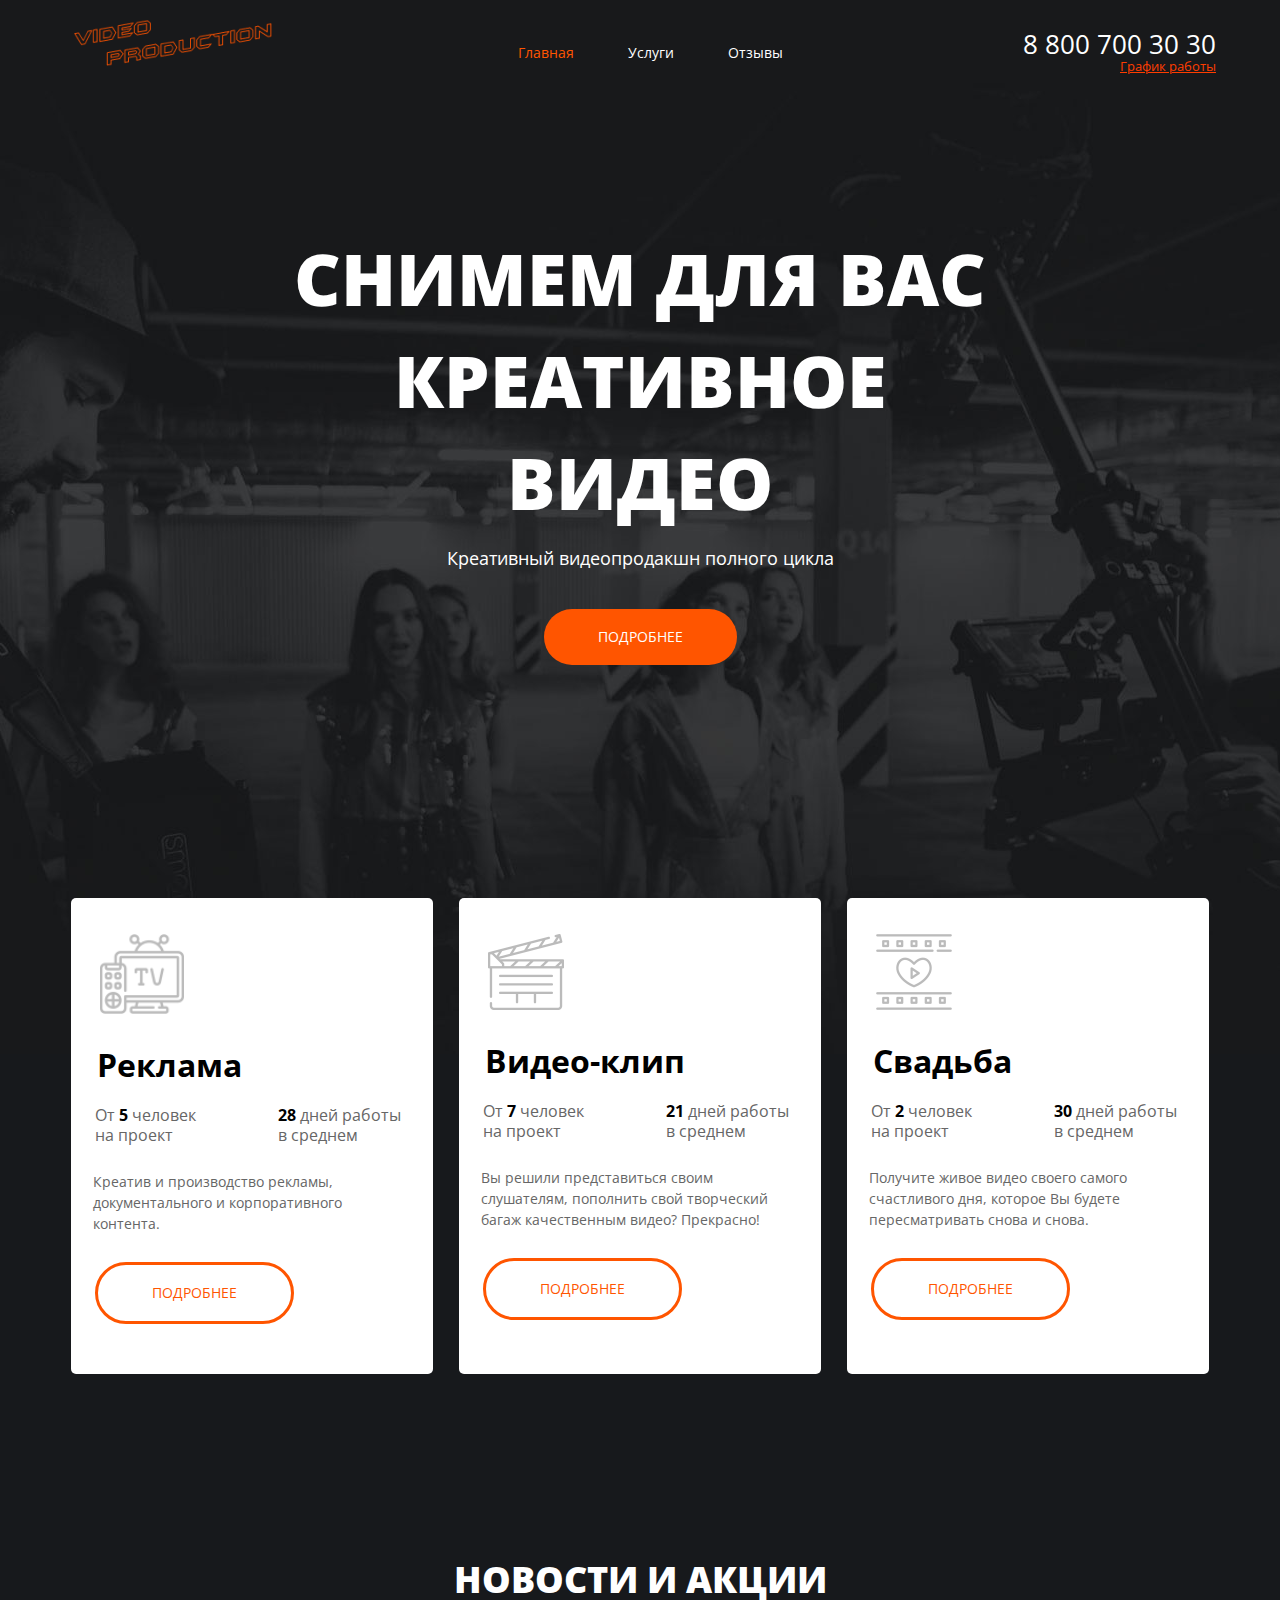
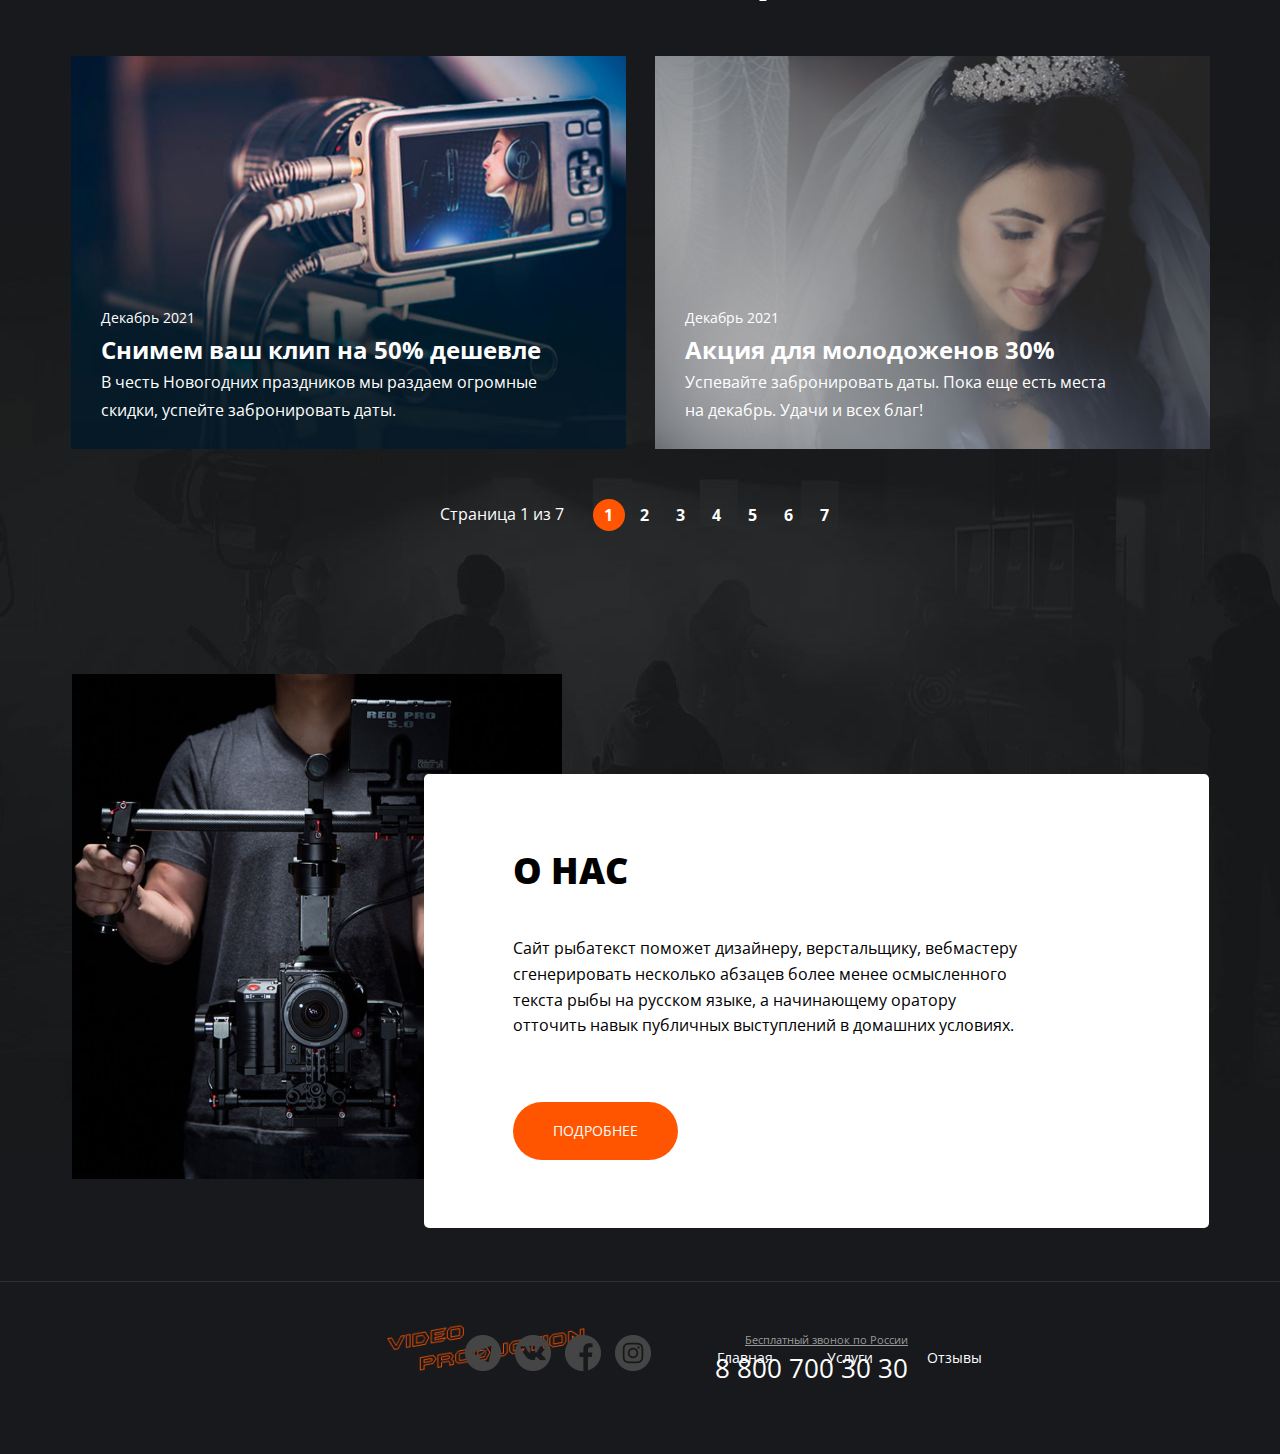
==== index.html @ f6d606bb "Добавление стилей" ====
<!DOCTYPE html>
<html lang="en">
<head>
    <meta charset="UTF-8">
    <meta http-equiv="X-UA-Compatible" content="IE=edge">
    <meta name="viewport" content="width=device-width, initial-scale=1.0">
    <title>video-production</title>
    <link rel="preconnect" href="https://fonts.googleapis.com">
    <link rel="preconnect" href="https://fonts.gstatic.com" crossorigin>
    <link href="https://fonts.googleapis.com/css2?family=Open+Sans:wght@400;700;800&display=swap" rel="stylesheet">
    <link rel="stylesheet" href="./style/main.css">
</head>
<body>
    <div class="wrapper main-page-wrapepr">
        <div class="wrapper__content">
            <header class="header">
                <div class="container header__container">
                    <a href="#" class="logo">
                        <img src="./img/logo.png" alt="logo" class="logo__img">
                    </a>
                    <nav class="menu">
                        <ul class="menu__list">
                            <li class="menu__item menu__item--active">
                                <a href="#" class="menu__link">Главная</a>
                            </li>
                            <li class="menu__item ">
                                <a href="#" class="menu__link">Услуги</a>
                            </li>
                            <li class="menu__item">
                                <a href="#" class="menu__link">Отзывы</a>
                            </li>
                        </ul>
                    </nav>
                    <address class="contacts">
                        <a href="tel:+78007003030" class="contacts__phone">8 800 700 30 30</a>
                        <div class="contacts__info">График работы</div>
                    </address>
                </div>
            </header>

         <main class="maincontent">
                <section class="hello">
                    <div class="container">
                        <h1 class="hello__title">Cнимем для вас креативное видео</h1>
                        <div class="hello__subtitle">Креативный видеопродакшн полного цикла</div>
                        <a href="#" class="button">Подробнее</a>
                    </div>
                </section>  
              <section class="offers">
                    <div class="container">
                        <ul class="offers__list">
                            <li class="offers__item">
                                <img src="./img/icons/tv.svg" alt="advertising" class="offers__img">
                                <div class="offers__content">
                                    <h3 class="offers__title">Реклама</h3>
                                    <ul class="offers__features">
                                        <li class="offers__feature">
                                            <div class="offers__feature-text">От <span class="offers__bold--number">5</span> человек на проект</div>
                                        </li>
                                        <li class="offers__feature">
                                            <div class="offers__feature-text"><span class="offers__bold--number">28</span> дней работы в среднем</div>
                                        </li>
                                    </ul>
                                    <p class="offers__text">
                                        Креатив и производство рекламы, документального и корпоративного контента.
                                    </p>
                                    <a href="#" class="button button--light">Подробнее</a>
                                </div>
                            </li>

                            <li class="offers__item">
                                <img src="./img/icons/clapper.svg" alt="video-clip" class="offers__img">
                                <div class="offers__content">
                                    <h3 class="offers__title">Видео-клип</h3>
                                    <ul class="offers__features">
                                        <li class="offers__feature">
                                            <div class="offers__feature-text">От <span class="offers__bold--number">7</span> человек на проект</div>
                                        </li>
                                        <li class="offers__feature">
                                            <div class="offers__feature-text"><span class="offers__bold--number">21</span> дней работы в среднем</div>
                                        </li>
                                    </ul>
                                    <p class="offers__text">
                                        Вы решили представиться своим слушателям, пополнить свой творческий багаж качественным видео? Прекрасно! 
                                    </p>
                                    <a href="#" class="button button--light">Подробнее</a>
                                </div>
                            </li>

                            <li class="offers__item">
                                <img src="./img/icons/film.svg" alt="Wedding" class="offers__img">
                                <div class="offers__content">
                                    <h3 class="offers__title">Свадьба</h3>
                                    <ul class="offers__features">
                                        <li class="offers__feature">
                                            <div class="offers__feature-text">От <span class="offers__bold--number">2</span> человек на проект</div>
                                        </li>
                                        <li class="offers__feature">
                                            <div class="offers__feature-text"><span class="offers__bold--number">30</span> дней работы в среднем</div>
                                        </li>
                                    </ul>
                                    <p class="offers__text">
                                        Получите живое видео своего самого счастливого дня, которое Вы будете пересматривать снова и снова.
                                    </p>
                                    <a href="#" class="button button--light">Подробнее</a>
                                </div>
                            </li>
                        </ul>
                    </div>
                </section> 
               <section class="news">
                    <div class="container">
                        <div class="news__title--main">Новости и акции</div>
                        <ul class="news__list">

                            <li class="news__item">
                                <img src="./img/camera.png" alt="camera" class="news__img">
                                <div class="news__content">
                                    <div class="data">Декабрь 2021</div>
                                    <h5 class="news__title">Снимем ваш клип на 50% дешевле</h5>
                                    <div class="news__subtitle">В честь Новогодних праздников мы раздаем огромные скидки, успейте забронировать даты. </div>
                                </div>
                            </li>
                            <li class="news__item">
                                <img src="./img/wedding.png" alt="wedding" class="news__img">
                                <div class="news__content">
                                    <div class="data">Декабрь 2021</div>
                                    <h5 class="news__title">Акция для молодоженов 30%</h5>
                                    <div class="news__subtitle">Успевайте забронировать даты. Пока еще есть места на декабрь. Удачи и всех благ!</div>
                                </div>
                            </li>
                        </ul>
                      <div class="paginator">
                        <div class="paginator__pages">Страница 1 из 7</div> 
                        <ul class="pagination__list">
                            <li class="pagination__item paginator__item--active">
                                <a class="paginator__link">1</a>
                            </li>
                            <li class="pagination__item">
                                <a class="paginator__link">2</a>
                            </li>
                            <li class="pagination__item">
                                <a class="paginator__link">3</a>
                            </li>
                            <li class="pagination__item">
                                <a class="paginator__link">4</a>
                            </li>
                            <li class="pagination__item">
                                <a class="paginator__link">5</a>
                            </li>
                            <li class="pagination__item">
                                <a class="paginator__link">6</a>
                            </li>
                            <li class="pagination__item">
                                <a class="paginator__link">7</a>
                            </li>
                        </ul>
                      </div>
                    </div>
                </section>
                <section class="section">
                    <div class="container">
                        <div class="about">
                            <div class="about__desc">
                                <h3 class="about__title">О нас</h3>
                                <div class="about__desc-text">
                                    <p>Сайт рыбатекст поможет дизайнеру, верстальщику, вебмастеру сгенерировать несколько абзацев более менее осмысленного текста рыбы на русском языке, а начинающему оратору отточить навык публичных выступлений в домашних условиях. </p>
                                </div>
                                <a href="#" class="button">Подробнее</a>
                            </div>
                        </div>
                    </div>
                </section>  
            </main>
        </div>
        <footer class="footer-container">
            <div class="container footer-container__content">
                <div class="footer">
                    <a href="#" class="logo">
                        <img src="./img/logo.png" alt="logo" class="logo__img">
                    </a>
                    <nav class="menu">
                        <ul class="menu__list">
                            <li class="menu__item">
                                <a href="#" class="menu__link">Главная</a>
                            </li>
                            <li class="menu__item">
                                <a href="#" class="menu__link">Услуги</a>
                            </li>
                            <li class="menu__item">
                                <a href="#" class="menu__link">Отзывы</a>
                            </li>
                        </ul>
                    </nav>
                    <ul class="social">
                        <li class="social__item social__item--icon--telegram">
                            <a href="#" class="social__link"></a>
                        </li>
                        <li class="social__item social__item--icon--vk">
                            <a href="#" class="social__link"></a>
                        </li>
                        <li class="social__item social__item--icon--facebook">
                            <a href="#" class="social__link"></a>
                        </li>
                        <li class="social__item social__item--icon--instagram">
                            <a href="#" class="social__link"> </a>
                        </li>
                    </ul>
                    <address class="contacts">
                        <div class="contacts__info">Бесплатный звонок по России</div>
                        <a href="tel:+78007003030" class="contacts__phone">8 800 700 30 30</a>
                    </address>
                </div>
            </div>
        </footer> 
    </div>
</body>
</html>
---- style/main.css ----
@import url(./blocks/wrapper.css);
@import url(./blocks/base.css);
@import url(./blocks/header.css);
@import url(./blocks/hello.css);
@import url(./blocks/offers.css);
@import url(./blocks/news.css);
@import url(./blocks/paginator.css);
@import url(./blocks/about.css);
@import url(./blocks/footer.css);
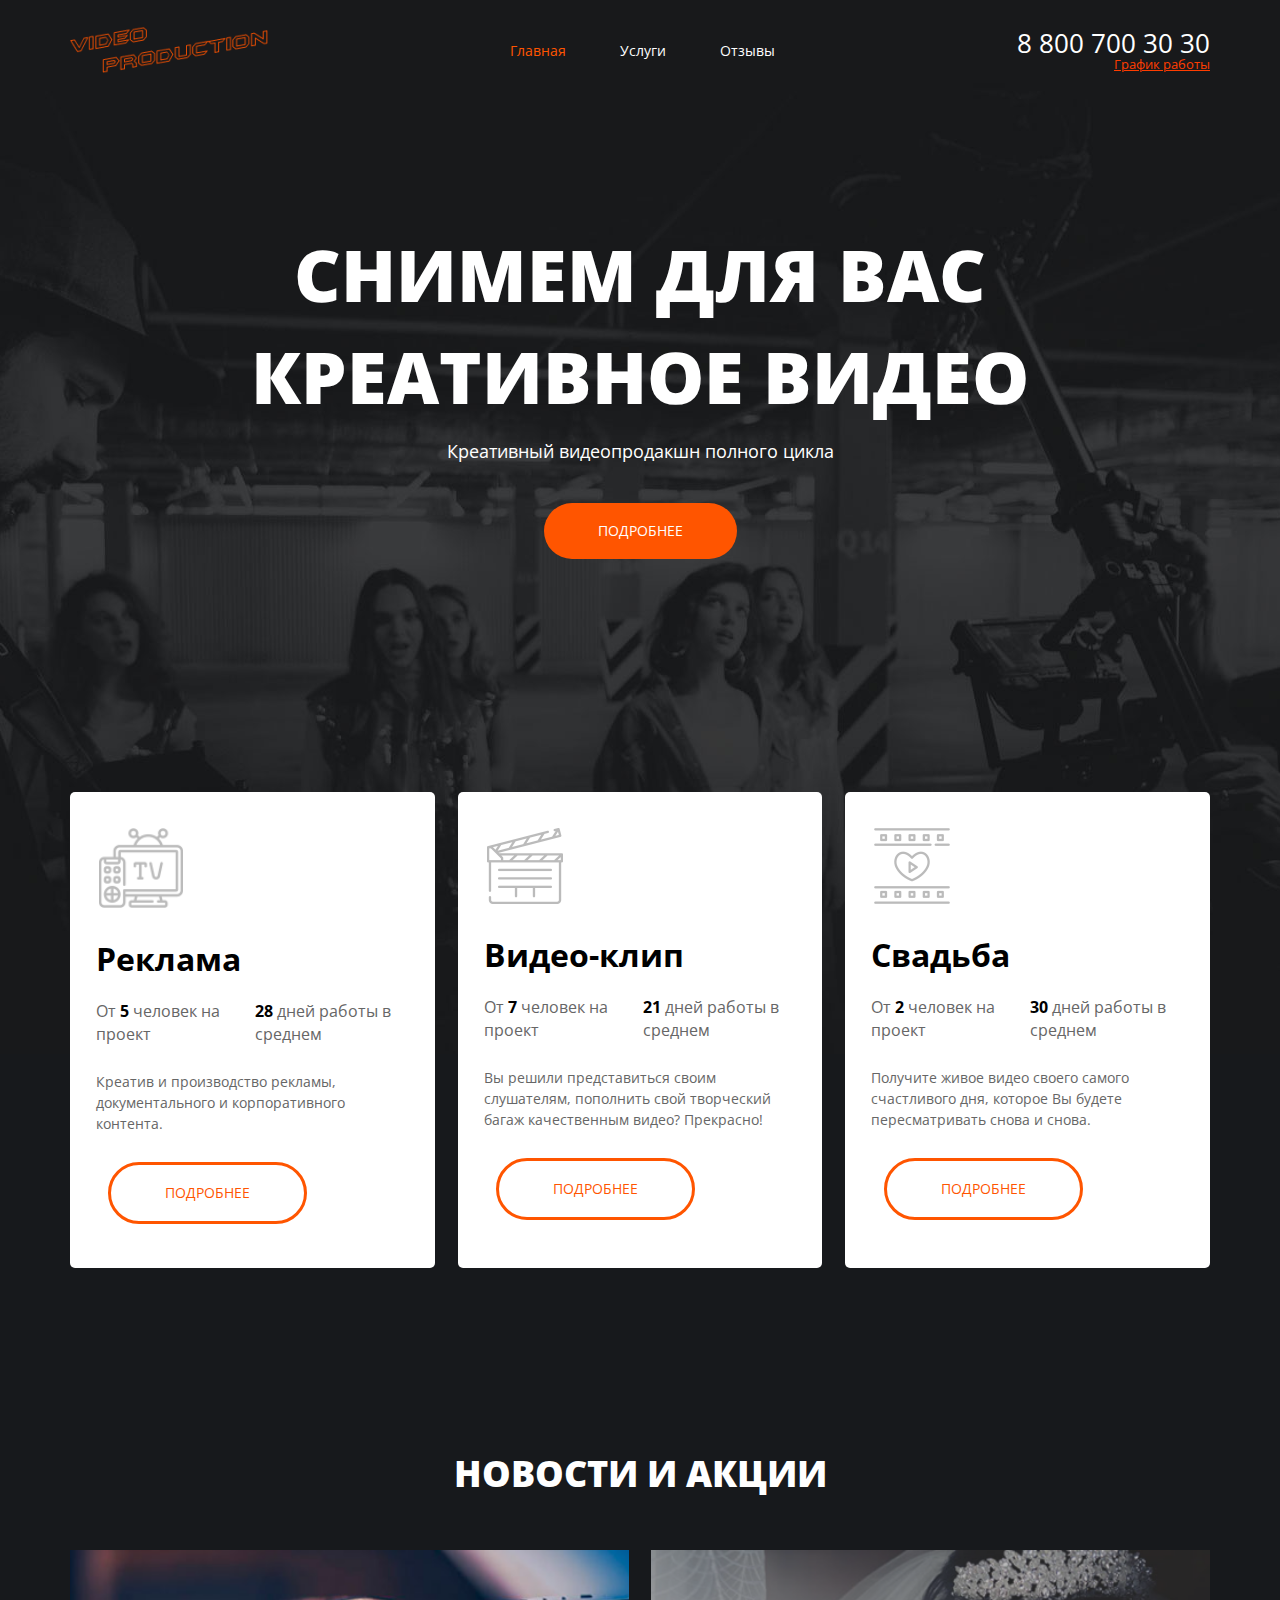
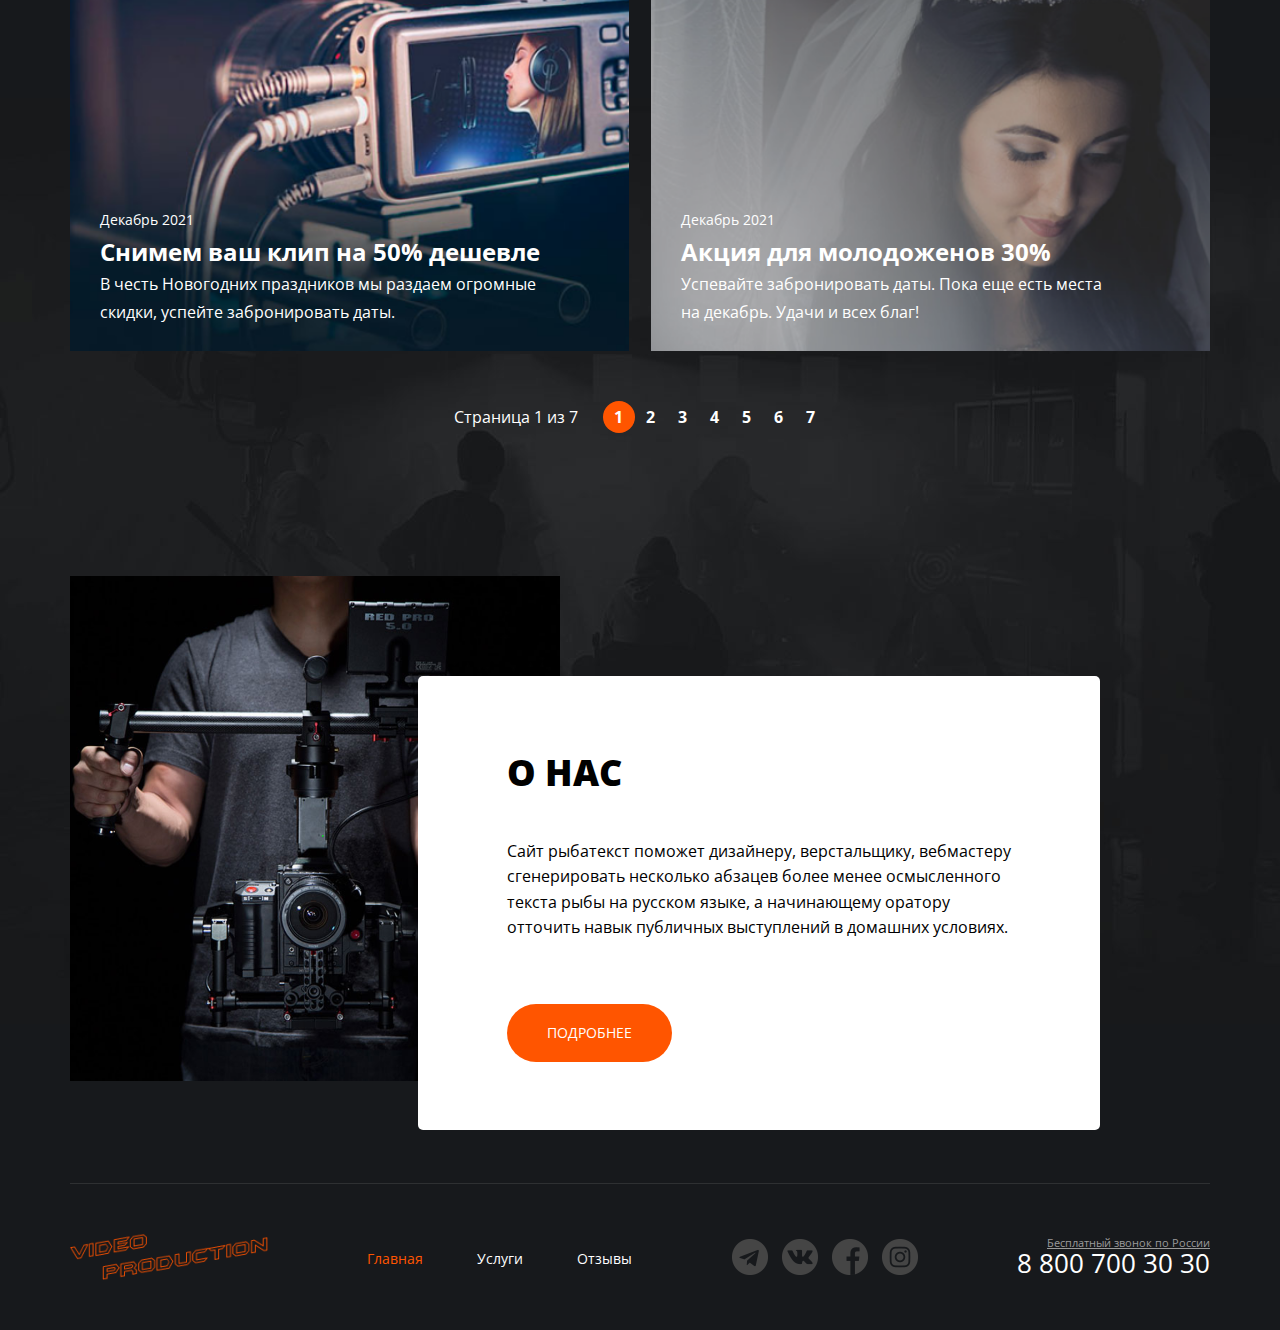
==== commit b7945eea: "Страница услуг" ====
--- a/index.html
+++ b/index.html
@@ -8,6 +8,7 @@
     <link rel="preconnect" href="https://fonts.googleapis.com">
     <link rel="preconnect" href="https://fonts.gstatic.com" crossorigin>
     <link href="https://fonts.googleapis.com/css2?family=Open+Sans:wght@400;700;800&display=swap" rel="stylesheet">
+    <link rel="stylesheet" href="./normalize.css">
     <link rel="stylesheet" href="./style/main.css">
 </head>
 <body>
@@ -21,10 +22,10 @@
                     <nav class="menu">
                         <ul class="menu__list">
                             <li class="menu__item menu__item--active">
-                                <a href="#" class="menu__link">Главная</a>
+                                <a href="./index.html" class="menu__link">Главная</a>
                             </li>
                             <li class="menu__item ">
-                                <a href="#" class="menu__link">Услуги</a>
+                                <a href="./services.html" class="menu__link">Услуги</a>
                             </li>
                             <li class="menu__item">
                                 <a href="#" class="menu__link">Отзывы</a>
@@ -113,17 +114,17 @@
                         <div class="news__title--main">Новости и акции</div>
                         <ul class="news__list">
 
-                            <li class="news__item">
-                                <img src="./img/camera.png" alt="camera" class="news__img">
-                                <div class="news__content">
+                            <li class="news__item single-news">
+                                <img src="./img/camera.png" alt="camera" class="single-news__img">
+                                <div class="single-news__text-content">
                                     <div class="data">Декабрь 2021</div>
                                     <h5 class="news__title">Снимем ваш клип на 50% дешевле</h5>
                                     <div class="news__subtitle">В честь Новогодних праздников мы раздаем огромные скидки, успейте забронировать даты. </div>
                                 </div>
                             </li>
-                            <li class="news__item">
-                                <img src="./img/wedding.png" alt="wedding" class="news__img">
-                                <div class="news__content">
+                            <li class="news__item single-news">
+                                <img src="./img/wedding.png" alt="wedding" class="single-news__img">
+                                <div class="single-news__text-content">
                                     <div class="data">Декабрь 2021</div>
                                     <h5 class="news__title">Акция для молодоженов 30%</h5>
                                     <div class="news__subtitle">Успевайте забронировать даты. Пока еще есть места на декабрь. Удачи и всех благ!</div>
@@ -175,17 +176,17 @@
         </div>
         <footer class="footer-container">
             <div class="container footer-container__content">
-                <div class="footer">
+                <div class="footer footer-container__section">
                     <a href="#" class="logo">
                         <img src="./img/logo.png" alt="logo" class="logo__img">
                     </a>
                     <nav class="menu">
                         <ul class="menu__list">
+                            <li class="menu__item menu__item--active">
+                                <a href="./index.html" class="menu__link">Главная</a>
+                            </li>
                             <li class="menu__item">
-                                <a href="#" class="menu__link">Главная</a>
-                            </li>
-                            <li class="menu__item">
-                                <a href="#" class="menu__link">Услуги</a>
+                                <a href="./services.html" class="menu__link">Услуги</a>
                             </li>
                             <li class="menu__item">
                                 <a href="#" class="menu__link">Отзывы</a>
--- a/style/main.css
+++ b/style/main.css
@@ -6,4 +6,8 @@
 @import url(./blocks/news.css);
 @import url(./blocks/paginator.css);
 @import url(./blocks/about.css);
-@import url(./blocks/footer.css);+@import url(./blocks/footer.css);
+@import url(./blocks/services-page/top-line.css);
+@import url(./blocks/services-page/services.css);
+@import url(./blocks/services-page/inner-section.css);
+@import url(./blocks/services-page/inner-footer.css);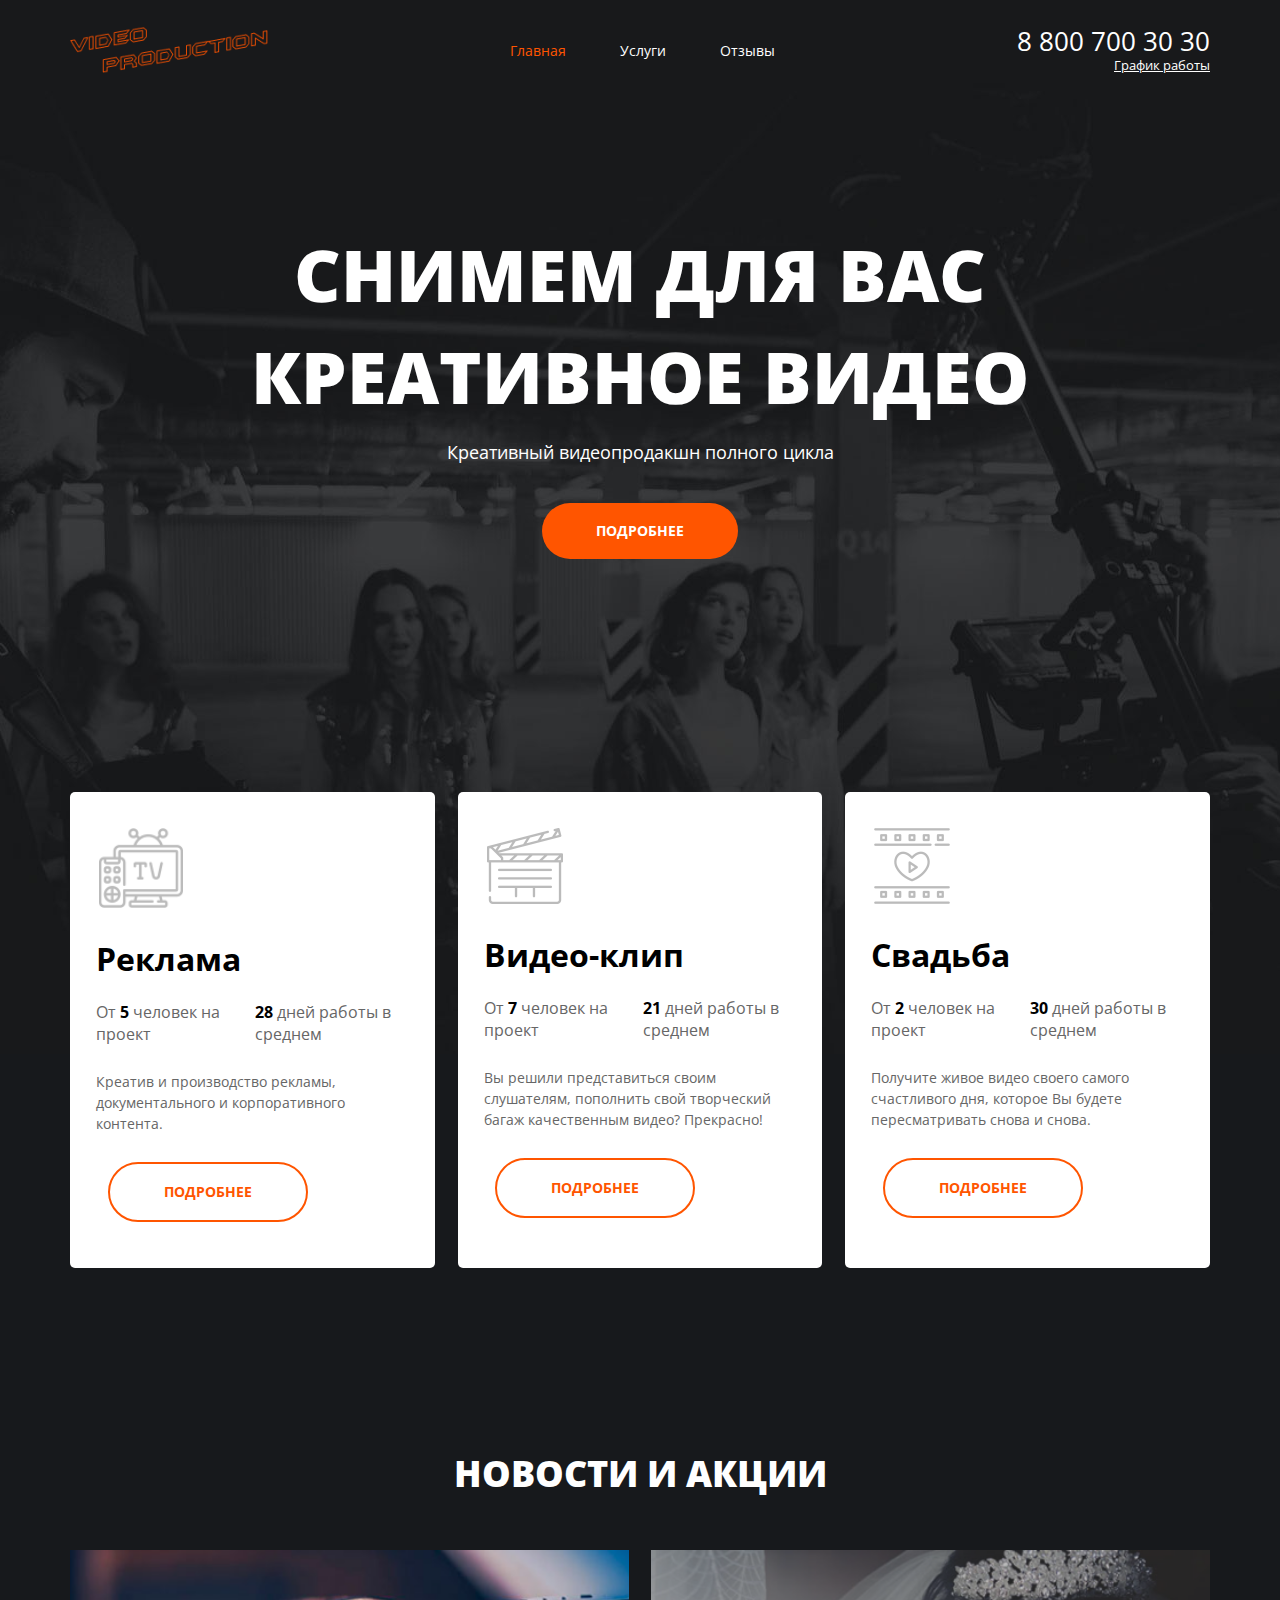
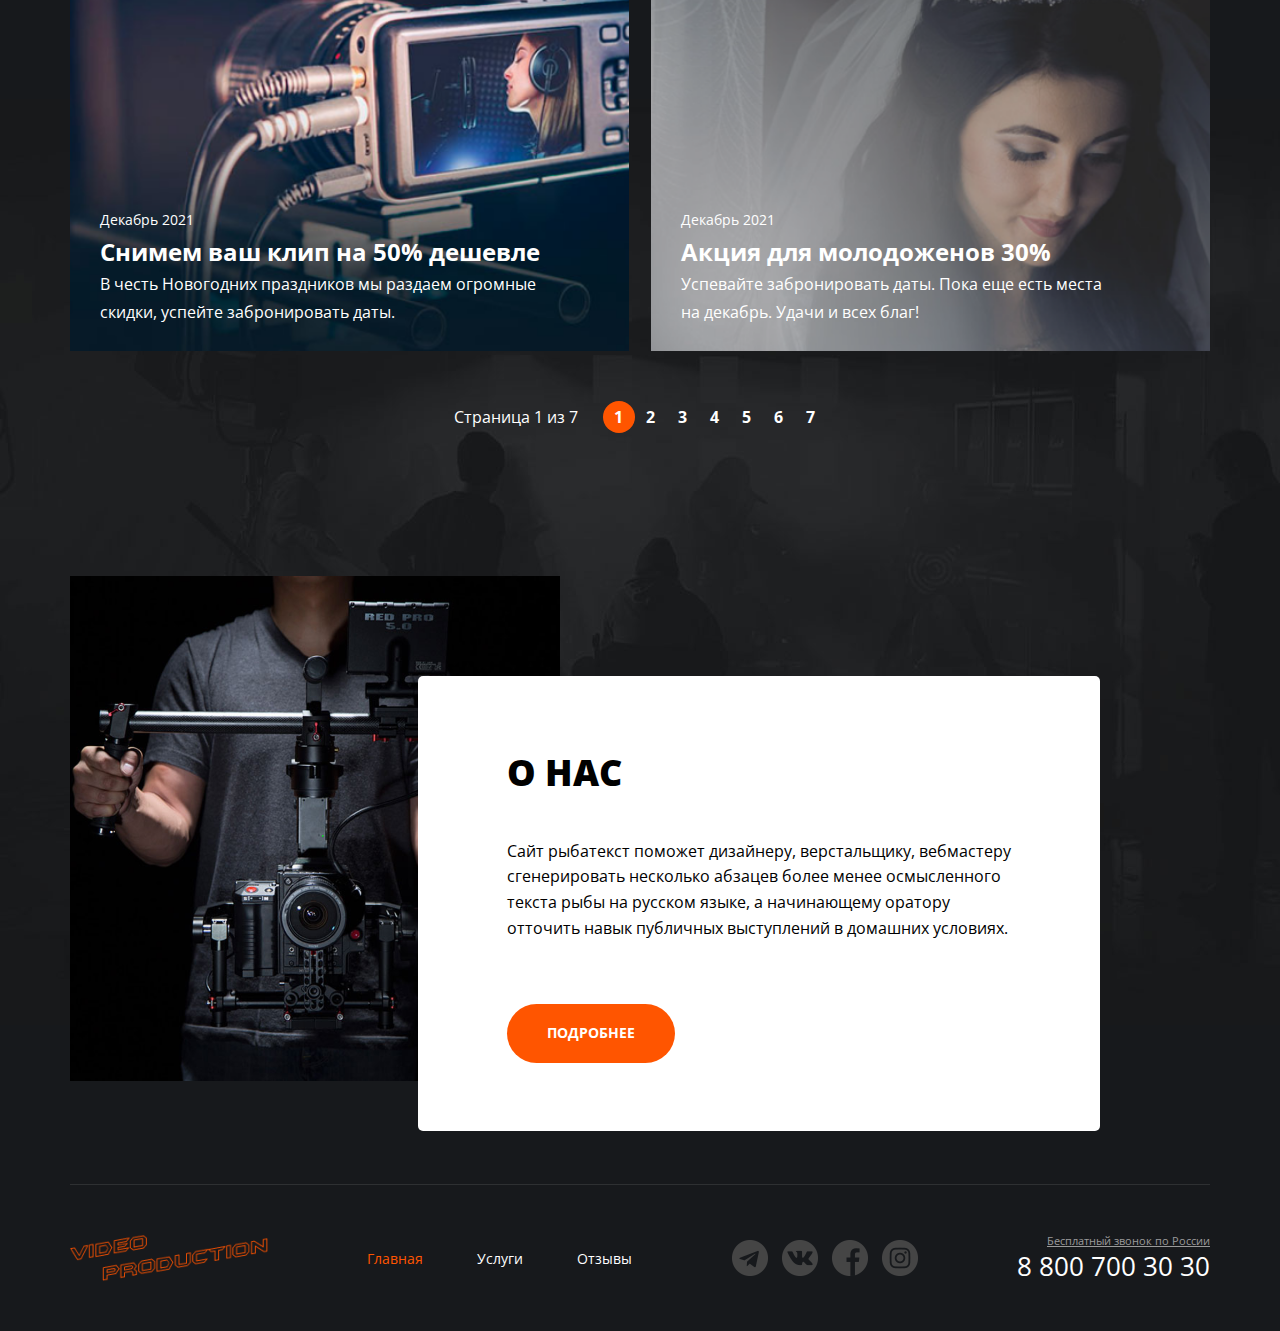
==== commit 6178dc1d: "Добавил страницу отзывов" ====
--- a/index.html
+++ b/index.html
@@ -16,25 +16,34 @@
         <div class="wrapper__content">
             <header class="header">
                 <div class="container header__container">
-                    <a href="#" class="logo">
-                        <img src="./img/logo.png" alt="logo" class="logo__img">
+                    <a href="index.html" class="logo">
+                        <img src="img/logo.png" alt="logo" class="logo__img">
                     </a>
                     <nav class="menu">
                         <ul class="menu__list">
                             <li class="menu__item menu__item--active">
-                                <a href="./index.html" class="menu__link">Главная</a>
+                                <a href="index.html" class="menu__link">Главная</a>
                             </li>
                             <li class="menu__item ">
-                                <a href="./services.html" class="menu__link">Услуги</a>
+                                <a href="services.html" class="menu__link">Услуги</a>
                             </li>
                             <li class="menu__item">
-                                <a href="#" class="menu__link">Отзывы</a>
+                                <a href="reviews.html" class="menu__link">Отзывы</a>
                             </li>
                         </ul>
                     </nav>
                     <address class="contacts">
                         <a href="tel:+78007003030" class="contacts__phone">8 800 700 30 30</a>
-                        <div class="contacts__info">График работы</div>
+                        <div class="contacts__menu">
+                            <div class="contacts__info">График работы</div>
+                            <div class="contacts__dropdown">
+                                <div class="contacts__triangle"></div>
+                                <ul class="contacts__list">
+                                    <li class="contacts__item">пн-вс: 09:00 - 20:00</li>
+                                    <li class="contacts__item">Обед: 14:00-14:30</li>
+                                </ul>
+                            </div>
+                        </div>
                     </address>
                 </div>
             </header>
@@ -44,14 +53,14 @@
                     <div class="container">
                         <h1 class="hello__title">Cнимем для вас креативное видео</h1>
                         <div class="hello__subtitle">Креативный видеопродакшн полного цикла</div>
-                        <a href="#" class="button">Подробнее</a>
+                        <a href="services.html" class="button">Подробнее</a>
                     </div>
                 </section>  
               <section class="offers">
                     <div class="container">
                         <ul class="offers__list">
                             <li class="offers__item">
-                                <img src="./img/icons/tv.svg" alt="advertising" class="offers__img">
+                                <img src="img/icons/tv.svg" alt="advertising" class="offers__img">
                                 <div class="offers__content">
                                     <h3 class="offers__title">Реклама</h3>
                                     <ul class="offers__features">
@@ -65,7 +74,7 @@
                                     <p class="offers__text">
                                         Креатив и производство рекламы, документального и корпоративного контента.
                                     </p>
-                                    <a href="#" class="button button--light">Подробнее</a>
+                                    <a href="services.html" class="button button--light">Подробнее</a>
                                 </div>
                             </li>
 
@@ -84,7 +93,7 @@
                                     <p class="offers__text">
                                         Вы решили представиться своим слушателям, пополнить свой творческий багаж качественным видео? Прекрасно! 
                                     </p>
-                                    <a href="#" class="button button--light">Подробнее</a>
+                                    <a href="services.html" class="button button--light">Подробнее</a>
                                 </div>
                             </li>
 
@@ -103,7 +112,7 @@
                                     <p class="offers__text">
                                         Получите живое видео своего самого счастливого дня, которое Вы будете пересматривать снова и снова.
                                     </p>
-                                    <a href="#" class="button button--light">Подробнее</a>
+                                    <a href="services.html" class="button button--light">Подробнее</a>
                                 </div>
                             </li>
                         </ul>
@@ -167,7 +176,7 @@
                                 <div class="about__desc-text">
                                     <p>Сайт рыбатекст поможет дизайнеру, верстальщику, вебмастеру сгенерировать несколько абзацев более менее осмысленного текста рыбы на русском языке, а начинающему оратору отточить навык публичных выступлений в домашних условиях. </p>
                                 </div>
-                                <a href="#" class="button">Подробнее</a>
+                                <a href="reviews.html" class="button">Подробнее</a>
                             </div>
                         </div>
                     </div>
@@ -177,19 +186,19 @@
         <footer class="footer-container">
             <div class="container footer-container__content">
                 <div class="footer footer-container__section">
-                    <a href="#" class="logo">
-                        <img src="./img/logo.png" alt="logo" class="logo__img">
+                    <a href="index.html" class="logo">
+                        <img src="img/logo.png" alt="logo" class="logo__img">
                     </a>
                     <nav class="menu">
                         <ul class="menu__list">
                             <li class="menu__item menu__item--active">
-                                <a href="./index.html" class="menu__link">Главная</a>
+                                <a href="index.html" class="menu__link">Главная</a>
                             </li>
                             <li class="menu__item">
-                                <a href="./services.html" class="menu__link">Услуги</a>
+                                <a href="services.html" class="menu__link">Услуги</a>
                             </li>
                             <li class="menu__item">
-                                <a href="#" class="menu__link">Отзывы</a>
+                                <a href="reviews.html" class="menu__link">Отзывы</a>
                             </li>
                         </ul>
                     </nav>
--- a/style/main.css
+++ b/style/main.css
@@ -10,4 +10,8 @@
 @import url(./blocks/services-page/top-line.css);
 @import url(./blocks/services-page/services.css);
 @import url(./blocks/services-page/inner-section.css);
-@import url(./blocks/services-page/inner-footer.css);+@import url(./blocks/services-page/inner-footer.css);
+@import url(./blocks/review-page/review.css);
+@import url(./blocks/review-page/separator.css);
+@import url(./blocks/review-page/form.css);
+@import url(./blocks/welcome/welcome.css);